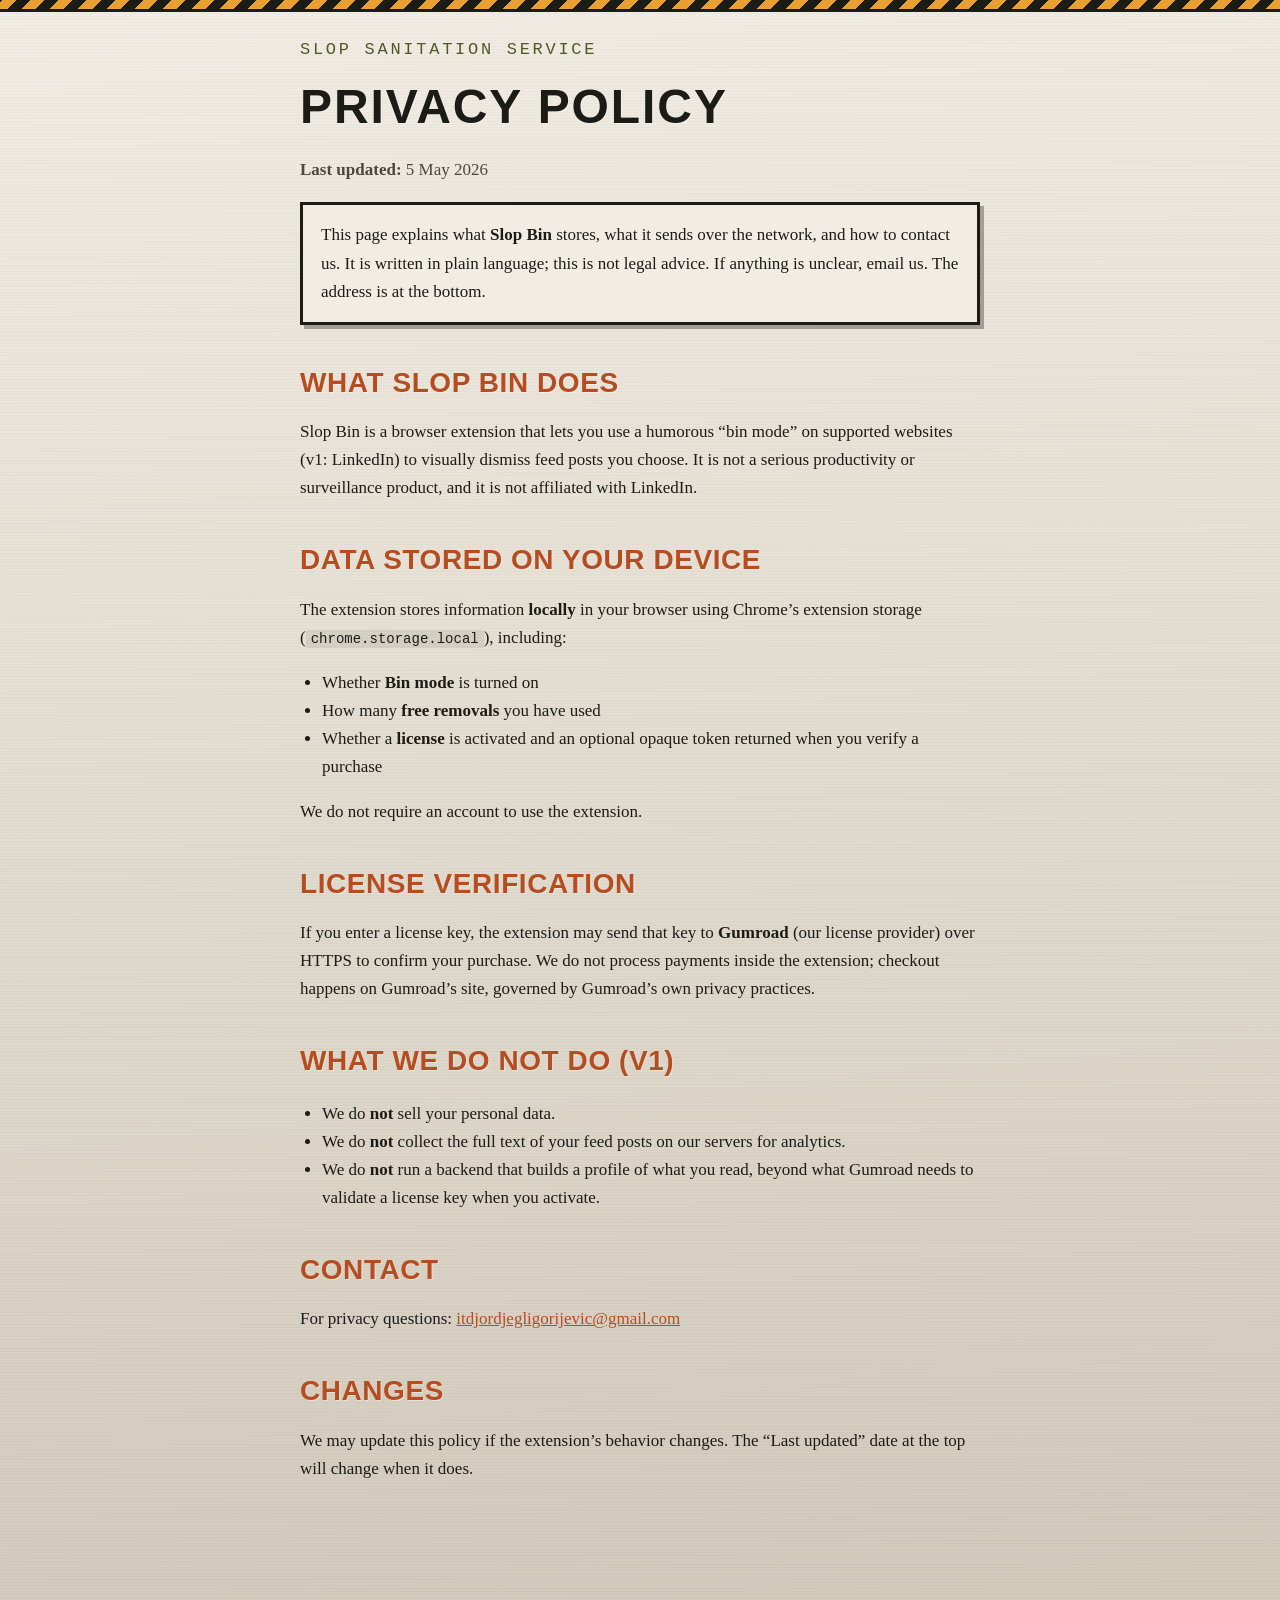
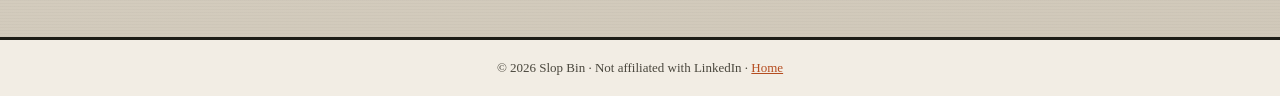
==== privacy.html @ 49b72ec3 "slop-bin-landing" ====
<!doctype html>
<html lang="en">
  <head>
    <meta charset="utf-8" />
    <meta name="viewport" content="width=device-width, initial-scale=1" />

    <title>Privacy Policy · Slop Bin</title>
    <meta
      name="description"
      content="Slop Bin privacy policy: what stays on your device, license verification, and contact."
    />
    <meta name="theme-color" content="#1c1c16" />
    <meta name="robots" content="index,follow" />

    <!-- Canonical / social URLs are placeholders; swap to the live Vercel domain on deploy. -->
    <link rel="canonical" href="https://slop-bin.vercel.app/privacy" />

    <meta property="og:type" content="article" />
    <meta property="og:site_name" content="Slop Bin" />
    <meta property="og:title" content="Privacy Policy · Slop Bin" />
    <meta
      property="og:description"
      content="What Slop Bin stores locally, how license verification works with Gumroad, and how to contact us."
    />
    <meta property="og:url" content="https://slop-bin.vercel.app/privacy" />
    <meta property="og:image" content="https://slop-bin.vercel.app/assets/truck.png" />

    <meta name="twitter:card" content="summary" />
    <meta name="twitter:title" content="Privacy Policy · Slop Bin" />
    <meta
      name="twitter:description"
      content="Local prefs, Gumroad verification, no tracking."
    />

    <link rel="stylesheet" href="./styles.css" />
    <link rel="icon" type="image/png" href="./assets/truck.png" />
  </head>
  <body class="privacy">
    <div class="hazard-strip" aria-hidden="true"></div>

    <main class="page page--prose">
      <article id="policy">
        <p class="policy__eyebrow">Slop Sanitation Service</p>
        <h1>Privacy Policy</h1>
        <p class="policy__updated"><strong>Last updated:</strong> 5 May 2026</p>

        <p class="policy__intro">
          This page explains what <strong>Slop Bin</strong> stores, what it sends over the
          network, and how to contact us. It is written in plain language; this is not legal
          advice. If anything is unclear, email us. The address is at the bottom.
        </p>

        <h2>What Slop Bin does</h2>
        <p>
          Slop Bin is a browser extension that lets you use a humorous &ldquo;bin mode&rdquo;
          on supported websites (v1: LinkedIn) to visually dismiss feed posts you choose. It
          is not a serious productivity or surveillance product, and it is not affiliated with
          LinkedIn.
        </p>

        <h2>Data stored on your device</h2>
        <p>
          The extension stores information <strong>locally</strong> in your browser using
          Chrome&rsquo;s extension storage (<code>chrome.storage.local</code>), including:
        </p>
        <ul>
          <li>Whether <strong>Bin mode</strong> is turned on</li>
          <li>How many <strong>free removals</strong> you have used</li>
          <li>
            Whether a <strong>license</strong> is activated and an optional opaque token
            returned when you verify a purchase
          </li>
        </ul>
        <p>We do not require an account to use the extension.</p>

        <h2>License verification</h2>
        <p>
          If you enter a license key, the extension may send that key to <strong>Gumroad</strong>
          (our license provider) over HTTPS to confirm your purchase. We do not process payments
          inside the extension; checkout happens on Gumroad&rsquo;s site, governed by Gumroad&rsquo;s
          own privacy practices.
        </p>

        <h2>What we do not do (v1)</h2>
        <ul>
          <li>We do <strong>not</strong> sell your personal data.</li>
          <li>
            We do <strong>not</strong> collect the full text of your feed posts on our servers
            for analytics.
          </li>
          <li>
            We do <strong>not</strong> run a backend that builds a profile of what you read,
            beyond what Gumroad needs to validate a license key when you activate.
          </li>
        </ul>

        <h2>Contact</h2>
        <p>
          For privacy questions:
          <a href="mailto:itdjordjegligorijevic@gmail.com">itdjordjegligorijevic@gmail.com</a>
        </p>

        <h2>Changes</h2>
        <p>
          We may update this policy if the extension&rsquo;s behavior changes. The
          &ldquo;Last updated&rdquo; date at the top will change when it does.
        </p>
      </article>
    </main>

    <footer class="site-foot">
      <p class="muted small">
        © <span id="year">2026</span> Slop Bin · Not affiliated with LinkedIn ·
        <a href="/">Home</a>
      </p>
    </footer>

    <script>
      document.getElementById("year").textContent = String(new Date().getFullYear());
    </script>
  </body>
</html>
---- styles.css ----
/* Slop Bin landing — palette/typography mirror the extension popup (retro municipal depot). */

:root {
  --ink: #1c1c16;
  --paper: #e4dfd3;
  --paper-deep: #cfc7b8;
  --cream: #f2ede4;
  --amber: #e8a032;
  --amber-dark: #c17a1a;
  --rust: #b54d20;
  --olive: #4d5a28;
  --olive-bright: #6b7a3d;
  --shadow-hard: 4px 4px 0 rgba(28, 28, 22, 0.35);
  --font-display: "Arial Narrow", "Helvetica Neue Condensed", Arial, sans-serif;
  --font-body: Georgia, "Times New Roman", Times, serif;
  --font-mono: "Cascadia Mono", Consolas, "Lucida Console", monospace;
  --max-w: 1080px;
}

*,
*::before,
*::after {
  box-sizing: border-box;
}

html {
  scroll-behavior: smooth;
}

body {
  margin: 0;
  font-family: var(--font-body);
  font-size: 17px;
  line-height: 1.55;
  color: var(--ink);
  background: var(--paper);
  background-image:
    repeating-linear-gradient(
      0deg,
      transparent,
      transparent 2px,
      rgba(28, 28, 22, 0.025) 2px,
      rgba(28, 28, 22, 0.025) 3px
    ),
    linear-gradient(175deg, var(--cream) 0%, var(--paper-deep) 100%);
  min-height: 100vh;
}

img {
  max-width: 100%;
  height: auto;
}

a {
  color: var(--rust);
}

a:hover {
  color: var(--amber-dark);
}

.hazard-strip {
  height: 12px;
  width: 100%;
  background: repeating-linear-gradient(
    -45deg,
    var(--amber) 0,
    var(--amber) 10px,
    var(--ink) 10px,
    var(--ink) 20px
  );
  border-bottom: 3px solid var(--ink);
}

.site-head {
  display: flex;
  align-items: center;
  justify-content: space-between;
  gap: 16px;
  max-width: var(--max-w);
  margin: 0 auto;
  padding: 14px 20px;
}

.brand {
  display: inline-flex;
  align-items: center;
  gap: 10px;
  text-decoration: none;
  color: var(--ink);
}

.brand__text {
  font-family: var(--font-display);
  font-weight: 900;
  letter-spacing: 0.12em;
  text-transform: uppercase;
  font-size: 18px;
}

.page {
  max-width: var(--max-w);
  margin: 0 auto;
  padding: 24px 20px 80px;
}

.section {
  padding: 56px 0;
  border-top: 2px dashed rgba(28, 28, 22, 0.15);
}

.section:first-child {
  border-top: 0;
  padding-top: 32px;
}

.section--hero {
  padding-top: 32px;
  padding-bottom: 48px;
}

.hero {
  display: grid;
  grid-template-columns: minmax(0, 1.05fr) minmax(0, 1fr);
  gap: 48px;
  align-items: center;
}

.hero__eyebrow {
  margin: 0 0 12px;
  font-family: var(--font-mono);
  font-size: 12px;
  letter-spacing: 0.12em;
  text-transform: uppercase;
  color: var(--olive);
}

.hero__title {
  margin: 0 0 18px;
}

.hero__hl {
  background: linear-gradient(180deg, transparent 60%, var(--amber) 60%);
  padding: 0 4px;
  white-space: nowrap;
}

.hero__sub {
  font-size: 19px;
  line-height: 1.55;
  margin: 0 0 22px;
  color: #2c2a22;
  max-width: 56ch;
}

.hero__cta {
  display: flex;
  flex-wrap: wrap;
  gap: 12px;
  margin-bottom: 14px;
}

.hero__cta .btn[aria-disabled="true"] {
  opacity: 0.95;
  position: relative;
}

.hero__cta .btn[aria-disabled="true"]::after {
  content: "(coming to the store)";
  position: absolute;
  left: 0;
  bottom: -22px;
  font-family: var(--font-mono);
  font-size: 10px;
  letter-spacing: 0.06em;
  color: #5a574c;
  text-transform: uppercase;
  white-space: nowrap;
}

.hero__art {
  margin: 0;
  padding: 0;
  background: transparent;
  border: 0;
  box-shadow: none;
  transform: rotate(-1deg);
}

.hero__art img {
  display: block;
  width: 100%;
  height: auto;
  filter: drop-shadow(4px 4px 0 rgba(28, 28, 22, 0.25));
}

@media (max-width: 860px) {
  .hero {
    grid-template-columns: 1fr;
    gap: 28px;
  }

  .hero__art {
    order: -1;
    transform: none;
    margin: 0 auto;
    max-width: 480px;
  }
}

.section__title {
  font-size: clamp(28px, 4vw, 40px);
  margin: 0 0 14px;
  max-width: 24ch;
}

.section__lead {
  font-size: 18px;
  line-height: 1.6;
  color: #2c2a22;
  max-width: 60ch;
  margin: 0 0 28px;
}

.trope-grid {
  list-style: none;
  margin: 0;
  padding: 0;
  display: grid;
  grid-template-columns: repeat(auto-fit, minmax(240px, 1fr));
  gap: 16px;
}

.trope {
  position: relative;
  padding: 16px 18px 18px;
  background: var(--cream);
  border: 3px solid var(--ink);
  border-radius: 2px;
  box-shadow: var(--shadow-hard);
}

.trope::before {
  content: "";
  display: block;
  height: 6px;
  margin: -16px -18px 12px;
  background: repeating-linear-gradient(
    -45deg,
    var(--amber) 0,
    var(--amber) 6px,
    var(--ink) 6px,
    var(--ink) 12px
  );
}

.trope__tag {
  margin: 0 0 6px;
  font-family: var(--font-mono);
  font-size: 10px;
  letter-spacing: 0.08em;
  text-transform: uppercase;
  color: var(--olive);
}

.trope__line {
  margin: 0;
  font-family: var(--font-display);
  font-weight: 800;
  font-size: 18px;
  letter-spacing: 0.01em;
  color: var(--ink);
  line-height: 1.3;
}

.feature-grid {
  list-style: none;
  margin: 0;
  padding: 0;
  display: grid;
  grid-template-columns: repeat(auto-fit, minmax(260px, 1fr));
  gap: 18px;
}

.feature-card {
  padding: 22px 22px 24px;
  background: var(--cream);
  border: 3px solid var(--ink);
  border-radius: 2px;
  box-shadow: var(--shadow-hard);
  display: flex;
  flex-direction: column;
}

.feature-card__art {
  margin: 0 0 14px;
  height: 120px;
  display: flex;
  align-items: center;
  justify-content: flex-start;
}

.feature-card__art img {
  max-height: 100%;
  width: auto;
  filter: drop-shadow(3px 3px 0 rgba(28, 28, 22, 0.25));
}

.feature-card h3 {
  margin: 0 0 6px;
  letter-spacing: 0.06em;
  text-transform: uppercase;
}

.feature-card p {
  margin: 0;
  color: #2c2a22;
}

.steps {
  list-style: none;
  margin: 0;
  padding: 0;
  display: grid;
  grid-template-columns: repeat(auto-fit, minmax(240px, 1fr));
  gap: 18px;
  counter-reset: step;
}

.step {
  position: relative;
  padding: 22px 22px 22px 92px;
  background: var(--cream);
  border: 3px solid var(--ink);
  border-radius: 2px;
  box-shadow: var(--shadow-hard);
  min-height: 168px;
}

.step__num {
  position: absolute;
  top: 14px;
  left: 16px;
  width: 60px;
  font-family: var(--font-display);
  font-weight: 900;
  font-size: 56px;
  line-height: 1;
  letter-spacing: -0.02em;
  color: var(--rust);
  text-shadow: 2px 2px 0 rgba(28, 28, 22, 0.18);
}

.step__title {
  margin: 0 0 6px;
  letter-spacing: 0.04em;
  text-transform: uppercase;
}

.step p {
  margin: 0;
  color: #2c2a22;
}

.kbd {
  display: inline-block;
  padding: 1px 5px;
  margin: 0 1px;
  font-family: var(--font-mono);
  font-size: 11px;
  font-weight: 600;
  color: var(--cream);
  background: linear-gradient(180deg, #3a3a32 0%, #252520 100%);
  border: 2px solid var(--ink);
  border-radius: 2px;
  box-shadow: inset 0 -2px 0 rgba(0, 0, 0, 0.35);
}

.kbd-path {
  font-family: var(--font-mono);
  font-size: 11px;
  color: var(--rust);
}

.trust-grid {
  list-style: none;
  margin: 0;
  padding: 0;
  display: grid;
  grid-template-columns: repeat(auto-fit, minmax(240px, 1fr));
  gap: 18px;
}

.trust-card {
  padding: 20px 22px 22px;
  background: var(--cream);
  border: 3px solid var(--ink);
  border-radius: 2px;
  box-shadow: var(--shadow-hard);
}

.trust-card h3 {
  margin: 0 0 8px;
  font-size: 18px;
  letter-spacing: 0.04em;
  text-transform: uppercase;
  color: var(--rust);
}

.trust-card p {
  margin: 0;
  color: #2c2a22;
}

.trust-card code {
  font-family: var(--font-mono);
  font-size: 13px;
  background: rgba(28, 28, 22, 0.08);
  padding: 1px 4px;
  border-radius: 2px;
}

.trust-foot {
  margin-top: 22px;
}

.pricing-grid {
  display: grid;
  grid-template-columns: repeat(auto-fit, minmax(260px, 1fr));
  gap: 18px;
}

.plan {
  background: var(--cream);
  border: 3px solid var(--ink);
  border-radius: 2px;
  box-shadow: var(--shadow-hard);
  padding: 22px 22px 24px;
  display: flex;
  flex-direction: column;
}

.plan--paid {
  background: linear-gradient(180deg, #faf6ee 0%, var(--cream) 60%);
  position: relative;
}

.plan--paid::before {
  content: "";
  position: absolute;
  top: -3px;
  left: -3px;
  right: -3px;
  height: 8px;
  background: repeating-linear-gradient(
    -45deg,
    var(--amber) 0,
    var(--amber) 8px,
    var(--ink) 8px,
    var(--ink) 16px
  );
  border-bottom: 3px solid var(--ink);
}

.plan__tag {
  margin: 0 0 10px;
  font-family: var(--font-mono);
  font-size: 11px;
  letter-spacing: 0.12em;
  text-transform: uppercase;
  color: var(--olive);
}

.plan--paid .plan__tag {
  color: var(--rust);
  font-weight: 700;
  margin-top: 8px;
}

.plan__price {
  display: flex;
  align-items: baseline;
  gap: 8px;
  margin: 0 0 14px;
  font-family: var(--font-display);
  color: var(--ink);
}

.plan__price-num {
  font-size: 44px;
  font-weight: 900;
  letter-spacing: -0.01em;
}

.plan__price-unit {
  font-size: 14px;
  letter-spacing: 0.06em;
  text-transform: uppercase;
  color: #4a473d;
}

.plan__list {
  list-style: none;
  padding: 0;
  margin: 0 0 18px;
  font-size: 15px;
  color: #2c2a22;
}

.plan__list li {
  position: relative;
  padding: 4px 0 4px 18px;
}

.plan__list li::before {
  content: "·";
  position: absolute;
  left: 4px;
  top: 4px;
  color: var(--rust);
  font-weight: 900;
}

.plan__cta {
  align-self: flex-start;
}

.plan__note {
  margin: 10px 0 0;
}

.faq-list {
  display: grid;
  gap: 10px;
}

.faq {
  background: var(--cream);
  border: 3px solid var(--ink);
  border-radius: 2px;
  box-shadow: var(--shadow-hard);
  padding: 4px 18px 4px;
}

.faq summary {
  list-style: none;
  cursor: pointer;
  padding: 14px 0;
  font-family: var(--font-display);
  font-weight: 800;
  font-size: 17px;
  letter-spacing: 0.02em;
  color: var(--ink);
  display: flex;
  align-items: center;
  justify-content: space-between;
  gap: 12px;
}

.faq summary::-webkit-details-marker {
  display: none;
}

.faq summary::after {
  content: "+";
  font-family: var(--font-display);
  font-size: 22px;
  color: var(--rust);
  transition: transform 0.15s ease-out;
}

.faq[open] summary::after {
  content: "−";
}

.faq p {
  margin: 0 0 14px;
  color: #2c2a22;
}

.site-foot__inner {
  max-width: var(--max-w);
  margin: 0 auto;
  display: flex;
  flex-wrap: wrap;
  align-items: center;
  justify-content: space-between;
  gap: 12px;
}

.site-foot__copy {
  margin: 0;
  text-align: left;
}

.site-foot__nav {
  display: flex;
  flex-wrap: wrap;
  gap: 8px;
  align-items: center;
}

.site-foot__nav a {
  color: var(--ink);
  text-decoration: underline;
}

.site-foot__nav a:hover {
  color: var(--rust);
}

.section__label {
  margin: 0 0 16px;
  font-family: var(--font-display);
  font-size: 12px;
  font-weight: 800;
  letter-spacing: 0.16em;
  text-transform: uppercase;
  color: var(--rust);
}

h1,
h2,
h3 {
  color: var(--ink);
  text-shadow: 1px 1px 0 rgba(255, 255, 255, 0.4);
}

h1 {
  font-family: var(--font-display);
  font-weight: 900;
  letter-spacing: 0.04em;
  text-transform: uppercase;
  font-size: clamp(40px, 6vw, 64px);
  margin: 0 0 16px;
}

h2 {
  font-family: var(--font-display);
  font-weight: 800;
  letter-spacing: 0.02em;
  font-size: clamp(26px, 3.2vw, 36px);
  margin: 0 0 14px;
}

h3 {
  font-family: var(--font-display);
  font-weight: 800;
  font-size: 20px;
  margin: 0 0 8px;
}

p {
  margin: 0 0 14px;
}

.muted {
  color: #4a473d;
}

.small {
  font-size: 13px;
}

.btn {
  display: inline-flex;
  align-items: center;
  gap: 8px;
  padding: 12px 18px;
  font-family: var(--font-display);
  font-weight: 800;
  font-size: 15px;
  letter-spacing: 0.08em;
  text-transform: uppercase;
  text-decoration: none;
  color: var(--cream);
  background: var(--rust);
  border: 3px solid var(--ink);
  border-radius: 2px;
  box-shadow: var(--shadow-hard);
  cursor: pointer;
}

.btn:hover {
  filter: brightness(1.06);
  color: var(--cream);
}

.btn:active {
  transform: translate(1px, 1px);
  box-shadow: 3px 3px 0 rgba(28, 28, 22, 0.35);
}

.btn--secondary {
  background: var(--cream);
  color: var(--ink);
}

.btn--secondary:hover {
  color: var(--ink);
  background: #fff8ea;
}

.site-foot {
  border-top: 3px solid var(--ink);
  background: var(--cream);
  padding: 18px 20px;
  margin-top: 60px;
}

.site-foot p {
  max-width: var(--max-w);
  margin: 0 auto;
  text-align: center;
}

.page--prose {
  max-width: 720px;
}

.page--prose h1 {
  font-size: clamp(34px, 5vw, 48px);
  margin: 0 0 18px;
}

.page--prose h2 {
  margin-top: 36px;
  font-size: clamp(22px, 2.6vw, 28px);
  letter-spacing: 0.02em;
  text-transform: uppercase;
  color: var(--rust);
}

.page--prose h3 {
  margin-top: 22px;
}

.page--prose p,
.page--prose li {
  font-size: 17px;
  line-height: 1.65;
}

.page--prose ul {
  padding-left: 22px;
}

.page--prose code {
  font-family: var(--font-mono);
  font-size: 14px;
  background: rgba(28, 28, 22, 0.08);
  padding: 1px 5px;
  border-radius: 2px;
}

.policy__eyebrow {
  margin: 0 0 6px;
  font-family: var(--font-mono);
  font-size: 12px;
  letter-spacing: 0.16em;
  text-transform: uppercase;
  color: var(--olive);
}

.policy__updated {
  margin: -6px 0 18px;
  color: #4a473d;
  font-size: 14px;
}

.policy__intro {
  background: var(--cream);
  border: 3px solid var(--ink);
  box-shadow: var(--shadow-hard);
  padding: 16px 18px;
  margin: 0 0 24px;
}

@media (max-width: 640px) {
  .site-head {
    padding: 12px 16px;
  }

  .page {
    padding: 16px 16px 60px;
  }

  .section {
    padding: 44px 0;
  }
}
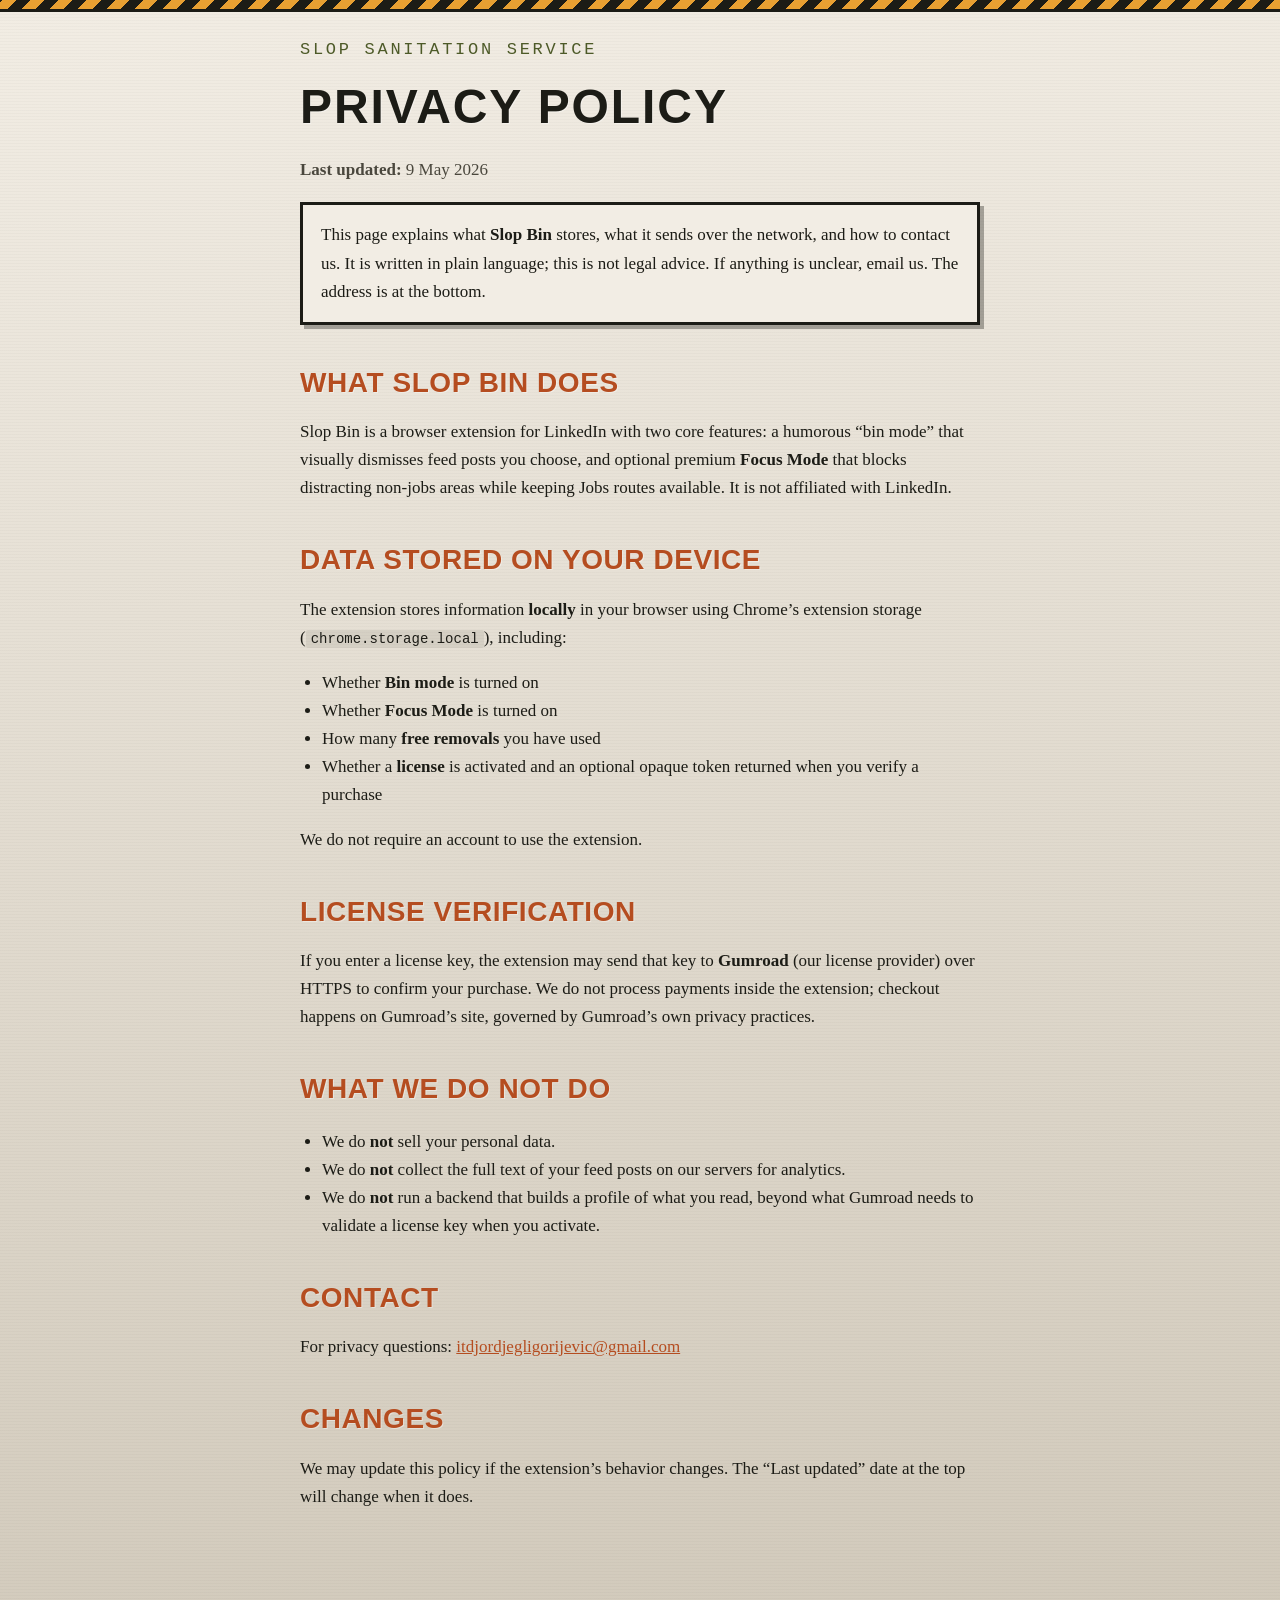
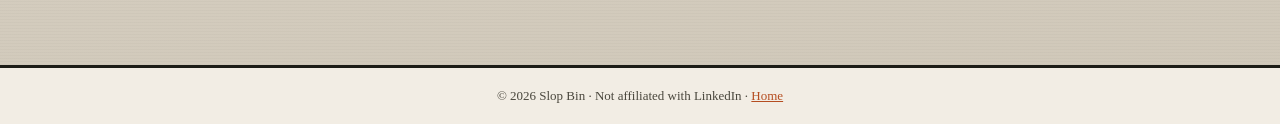
==== commit 91f39317: "new feature added" ====
--- a/privacy.html
+++ b/privacy.html
@@ -4,10 +4,10 @@
     <meta charset="utf-8" />
     <meta name="viewport" content="width=device-width, initial-scale=1" />
 
-    <title>Privacy Policy · Slop Bin</title>
+    <title>Privacy Policy · Slop Bin Focus Mode + Bin Mode</title>
     <meta
       name="description"
-      content="Slop Bin privacy policy: what stays on your device, license verification, and contact."
+      content="Slop Bin privacy policy: local storage for bin mode, Focus Mode, removals and license status, plus Gumroad verification details."
     />
     <meta name="theme-color" content="#1c1c16" />
     <meta name="robots" content="index,follow" />
@@ -17,19 +17,19 @@
 
     <meta property="og:type" content="article" />
     <meta property="og:site_name" content="Slop Bin" />
-    <meta property="og:title" content="Privacy Policy · Slop Bin" />
+    <meta property="og:title" content="Privacy Policy · Slop Bin Focus Mode + Bin Mode" />
     <meta
       property="og:description"
-      content="What Slop Bin stores locally, how license verification works with Gumroad, and how to contact us."
+      content="What Slop Bin stores locally for bin mode and Focus Mode, how Gumroad license verification works, and what we do not collect."
     />
     <meta property="og:url" content="https://slop-bin.vercel.app/privacy" />
     <meta property="og:image" content="https://slop-bin.vercel.app/assets/truck.png" />
 
     <meta name="twitter:card" content="summary" />
-    <meta name="twitter:title" content="Privacy Policy · Slop Bin" />
+    <meta name="twitter:title" content="Privacy Policy · Slop Bin Focus Mode + Bin Mode" />
     <meta
       name="twitter:description"
-      content="Local prefs, Gumroad verification, no tracking."
+      content="Local prefs for bin mode and Focus Mode, Gumroad verification, no server-side feed analytics."
     />
 
     <link rel="stylesheet" href="./styles.css" />
@@ -42,7 +42,7 @@
       <article id="policy">
         <p class="policy__eyebrow">Slop Sanitation Service</p>
         <h1>Privacy Policy</h1>
-        <p class="policy__updated"><strong>Last updated:</strong> 5 May 2026</p>
+        <p class="policy__updated"><strong>Last updated:</strong> 9 May 2026</p>
 
         <p class="policy__intro">
           This page explains what <strong>Slop Bin</strong> stores, what it sends over the
@@ -52,10 +52,10 @@
 
         <h2>What Slop Bin does</h2>
         <p>
-          Slop Bin is a browser extension that lets you use a humorous &ldquo;bin mode&rdquo;
-          on supported websites (v1: LinkedIn) to visually dismiss feed posts you choose. It
-          is not a serious productivity or surveillance product, and it is not affiliated with
-          LinkedIn.
+          Slop Bin is a browser extension for LinkedIn with two core features: a humorous
+          &ldquo;bin mode&rdquo; that visually dismisses feed posts you choose, and optional
+          premium <strong>Focus Mode</strong> that blocks distracting non-jobs areas while
+          keeping Jobs routes available. It is not affiliated with LinkedIn.
         </p>
 
         <h2>Data stored on your device</h2>
@@ -65,6 +65,7 @@
         </p>
         <ul>
           <li>Whether <strong>Bin mode</strong> is turned on</li>
+          <li>Whether <strong>Focus Mode</strong> is turned on</li>
           <li>How many <strong>free removals</strong> you have used</li>
           <li>
             Whether a <strong>license</strong> is activated and an optional opaque token
@@ -81,7 +82,7 @@
           own privacy practices.
         </p>
 
-        <h2>What we do not do (v1)</h2>
+        <h2>What we do not do</h2>
         <ul>
           <li>We do <strong>not</strong> sell your personal data.</li>
           <li>
